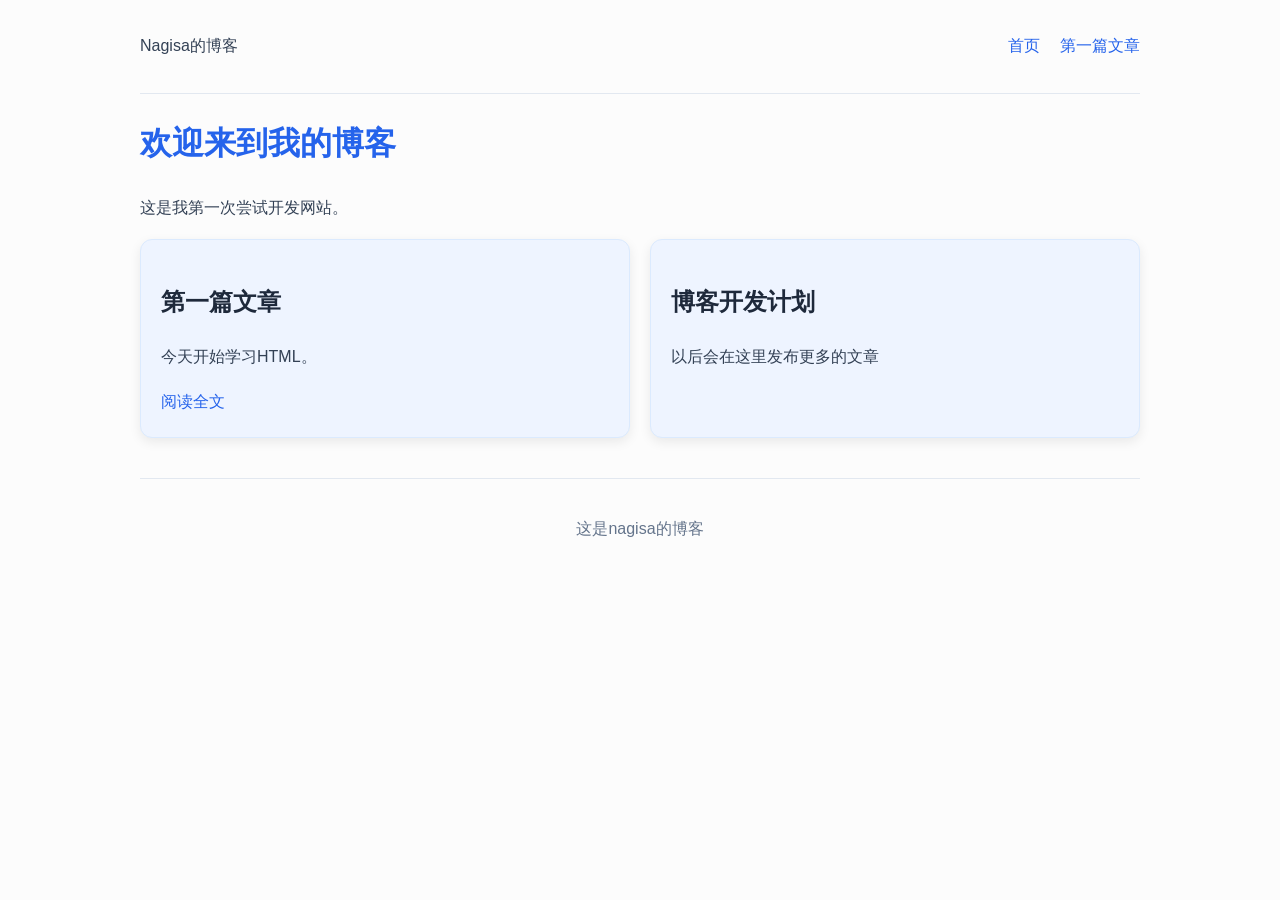
==== index.html @ b2a7b1d9 "Initial blog version" ====
<!DOCTYPE html>
<html lang="zh-CN">
<head>
    <meta name="viewport" content="width=device-width, initial-scale=1.0">
    <meta charset="UTF-8">
    <link rel="stylesheet" href="style.css">
    <title>我的博客</title>
</head>
<body>
    <header>
        <p>Nagisa的博客</p>
        <nav>
            <a href="index.html">首页</a>
            <a href="article1.html">第一篇文章</a>
        </nav>
    </header>
    <main>
        
        <h1>欢迎来到我的博客</h1>
        <p>这是我第一次尝试开发网站。</p>
        <div class="article-grid">
            <article class="post">
                <h2>第一篇文章</h2>
                <p>今天开始学习HTML。</p>
                <a href="article1.html">阅读全文</a>
            </article>
            <article class="post">
                <h2>博客开发计划</h2>
                <p>以后会在这里发布更多的文章</p>
            </article>
        </div>
    </main>
    <footer>
        <p>这是nagisa的博客</p>
    </footer>
</body>
</html>
---- style.css ----
*{
    box-sizing:border-box;
}

body{
    background-color:#fcfcfc;
    color:#334155;
    font-family: Arial, sans-serif;
    line-height: 1.8;
    font-size:16px;
    margin:0;
}

h1{
    color:#2563eb;
    font-size:2rem;
}

h2{
    color:#1e293b;
    font-size:1.5rem;
}

a{
    color:#2563eb;
    text-decoration:none;
}

a:hover{
    text-decoration:underline;
}

p{
    font-size:1rem;
}

#first-article {
    color: #333333;
}

header,main,footer{
    width:90%;
    max-width: 1000px;
    margin: 0 auto;
}

header{
    display: flex;
    justify-content: space-between;
    align-items: center;
    flex-wrap: wrap;
    gap: 20px;
    padding: 16px 0;
    border-bottom:1px solid #e2e8f0;
}

nav{
    display: flex;
    gap: 20px;
}


.post {

    max-width:800px;
    background-color: #eef4ff;
    padding: 20px;
    margin: 30px auto;

    border: 1px solid #dbeafe;
    border-radius: 12px;
    box-shadow:0 4px 12px rgba(0,0,0,0.08);
}





.article-grid{
    display: grid;
    grid-template-columns: 1fr 1fr;
    gap: 20px;
}
.article-grid .post{
    margin:0;
}

@media (max-width: 600px){
    .article-grid{
        grid-template-columns: 1fr;
    }
}

.post img{
    max-width:100%;
    height:auto;
}

.table-scroll{
    max-width:100%;
    overflow-x:auto;
}

.post table{
    width:100%;
    min-width:480px;
    border-collapse:collapse;
}

.post th,
.post td{
    border:1px solid #cbd5e1;
    padding: 10px;
    text-align:left;
}

.post th{
    background-color:#e2e8f0;
}

footer{
    margin-top: 40px;
    padding:20px 0;
    border-top: 1px solid #e2e8f0;
    text-align:center;
    color:#64748b;
}

.search-form{
    display:flex;
    flex-direction:column;
    gap:10px;
    max-width:420px;
}

.search-form input{
    width:100%;
    padding:10px;
    border: 1px solid #cbd5e1;
    border-radius:6px;
}

.search-from button{
    align-self:flex-start;
    padding:8px 18px;
}
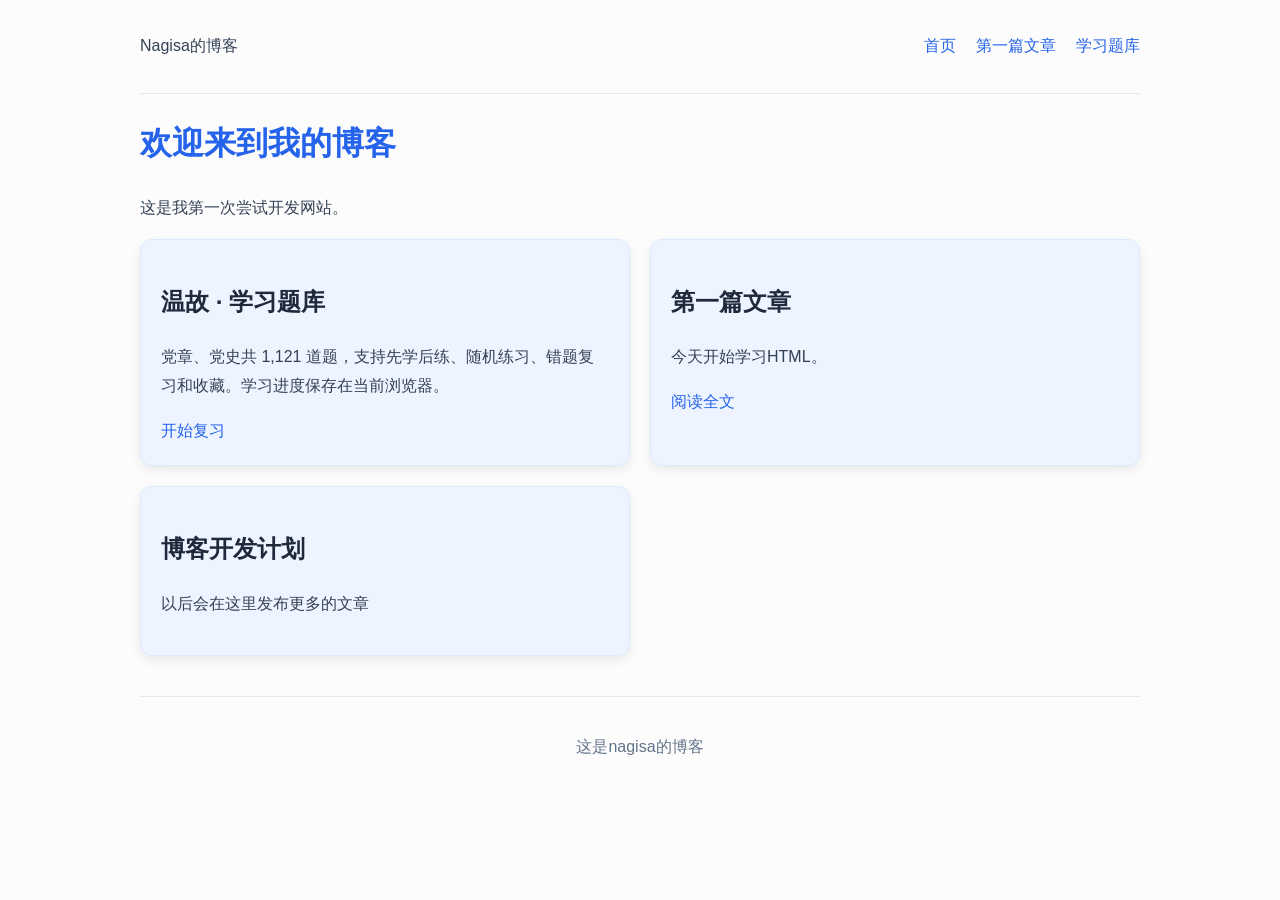
==== commit 61f58622: "Add study question bank and blog navigation" ====
--- a/index.html
+++ b/index.html
@@ -12,6 +12,7 @@
         <nav>
             <a href="index.html">首页</a>
             <a href="article1.html">第一篇文章</a>
+            <a href="study/">学习题库</a>
         </nav>
     </header>
     <main>
@@ -19,6 +20,11 @@
         <h1>欢迎来到我的博客</h1>
         <p>这是我第一次尝试开发网站。</p>
         <div class="article-grid">
+            <article class="post">
+                <h2>温故 · 学习题库</h2>
+                <p>党章、党史共 1,121 道题，支持先学后练、随机练习、错题复习和收藏。学习进度保存在当前浏览器。</p>
+                <a href="study/">开始复习</a>
+            </article>
             <article class="post">
                 <h2>第一篇文章</h2>
                 <p>今天开始学习HTML。</p>
@@ -34,4 +40,4 @@
         <p>这是nagisa的博客</p>
     </footer>
 </body>
-</html>+</html>
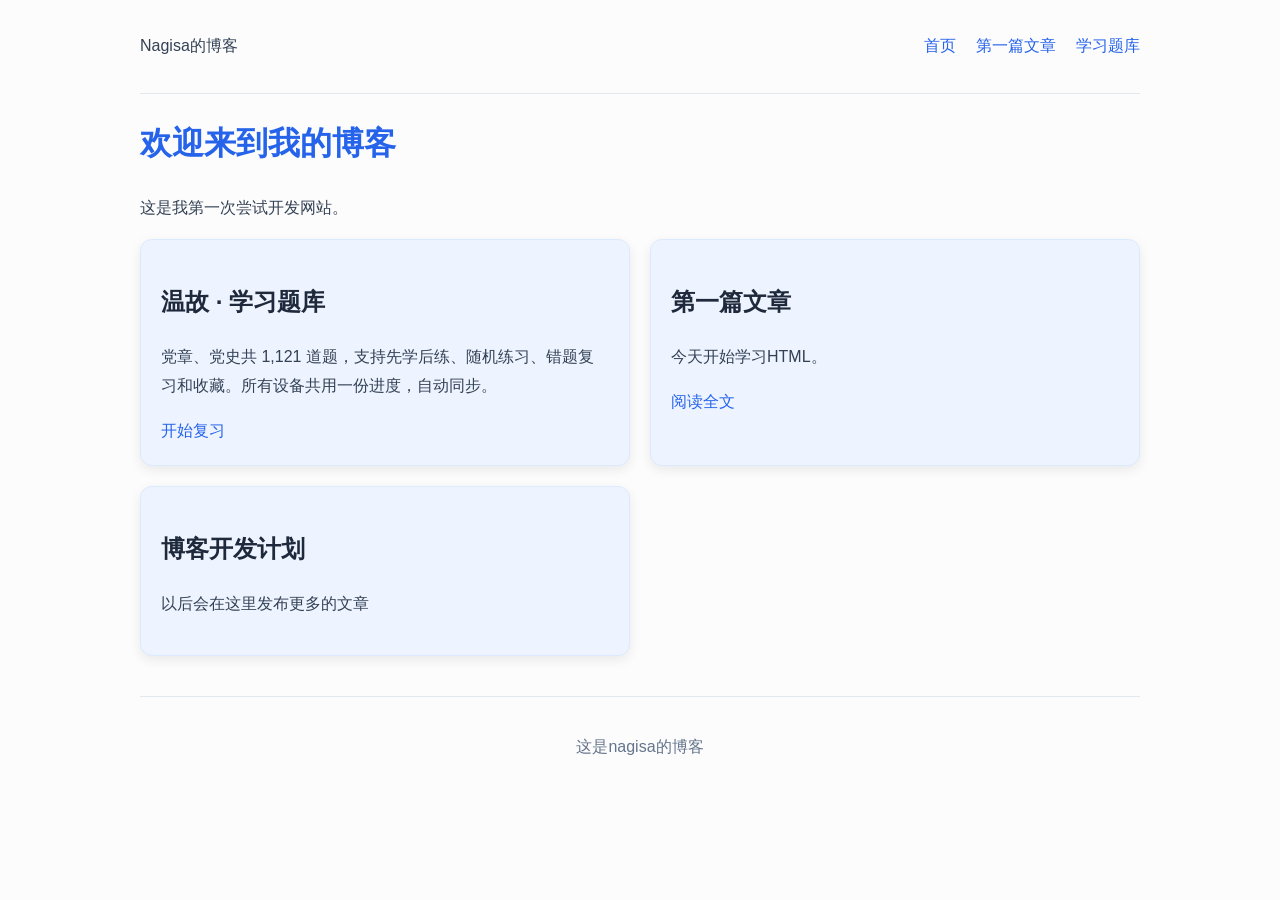
==== commit 641519a1: "Synchronize shared study progress across devices" ====
--- a/index.html
+++ b/index.html
@@ -22,7 +22,7 @@
         <div class="article-grid">
             <article class="post">
                 <h2>温故 · 学习题库</h2>
-                <p>党章、党史共 1,121 道题，支持先学后练、随机练习、错题复习和收藏。学习进度保存在当前浏览器。</p>
+                <p>党章、党史共 1,121 道题，支持先学后练、随机练习、错题复习和收藏。所有设备共用一份进度，自动同步。</p>
                 <a href="study/">开始复习</a>
             </article>
             <article class="post">
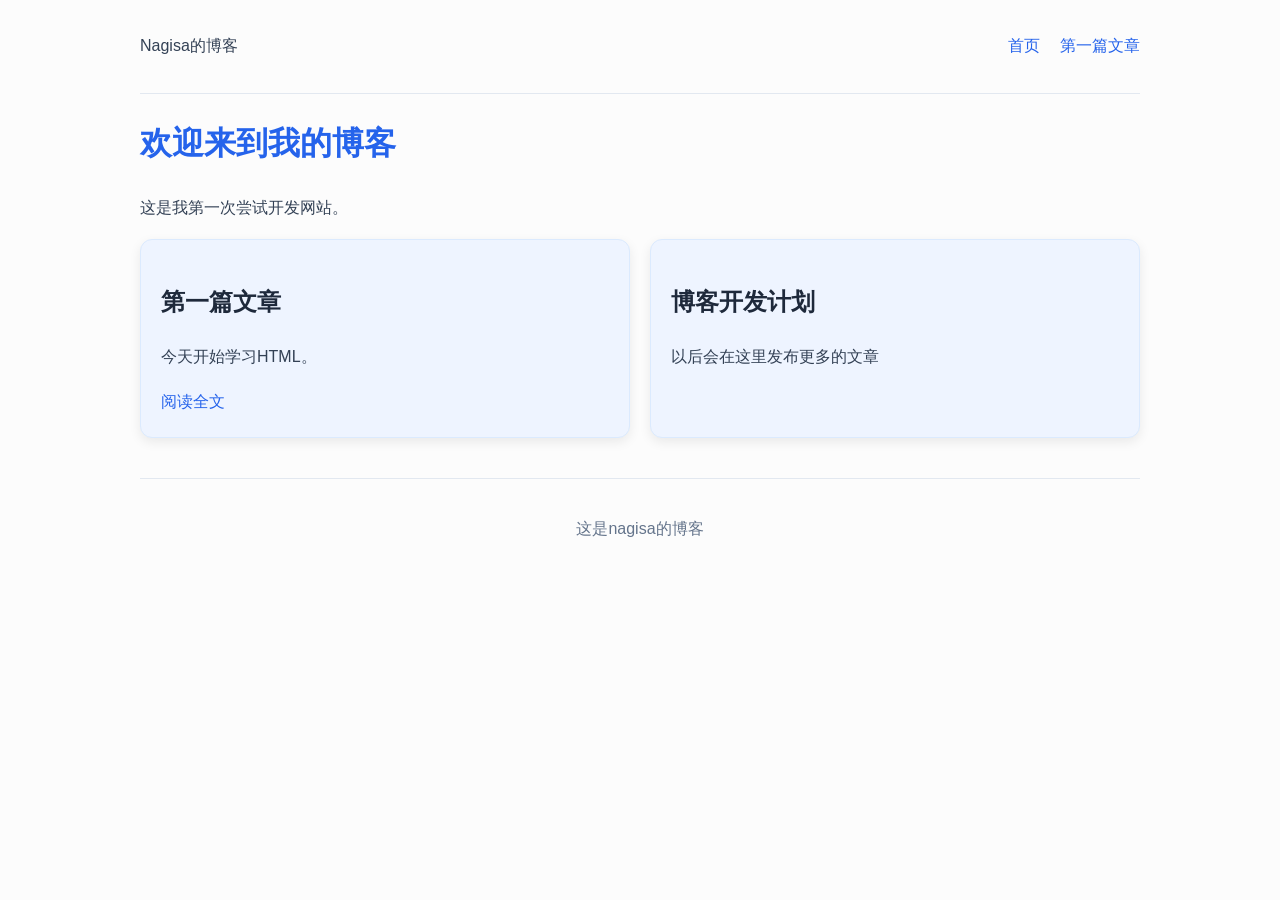
==== commit 5862b207: "Retire study question bank after exam" ====
--- a/index.html
+++ b/index.html
@@ -12,7 +12,6 @@
         <nav>
             <a href="index.html">首页</a>
             <a href="article1.html">第一篇文章</a>
-            <a href="study/">学习题库</a>
         </nav>
     </header>
     <main>
@@ -20,11 +19,6 @@
         <h1>欢迎来到我的博客</h1>
         <p>这是我第一次尝试开发网站。</p>
         <div class="article-grid">
-            <article class="post">
-                <h2>温故 · 学习题库</h2>
-                <p>党章、党史共 1,121 道题，支持先学后练、随机练习、错题复习和收藏。所有设备共用一份进度，自动同步。</p>
-                <a href="study/">开始复习</a>
-            </article>
             <article class="post">
                 <h2>第一篇文章</h2>
                 <p>今天开始学习HTML。</p>
@@ -40,4 +34,4 @@
         <p>这是nagisa的博客</p>
     </footer>
 </body>
-</html>
+</html>
